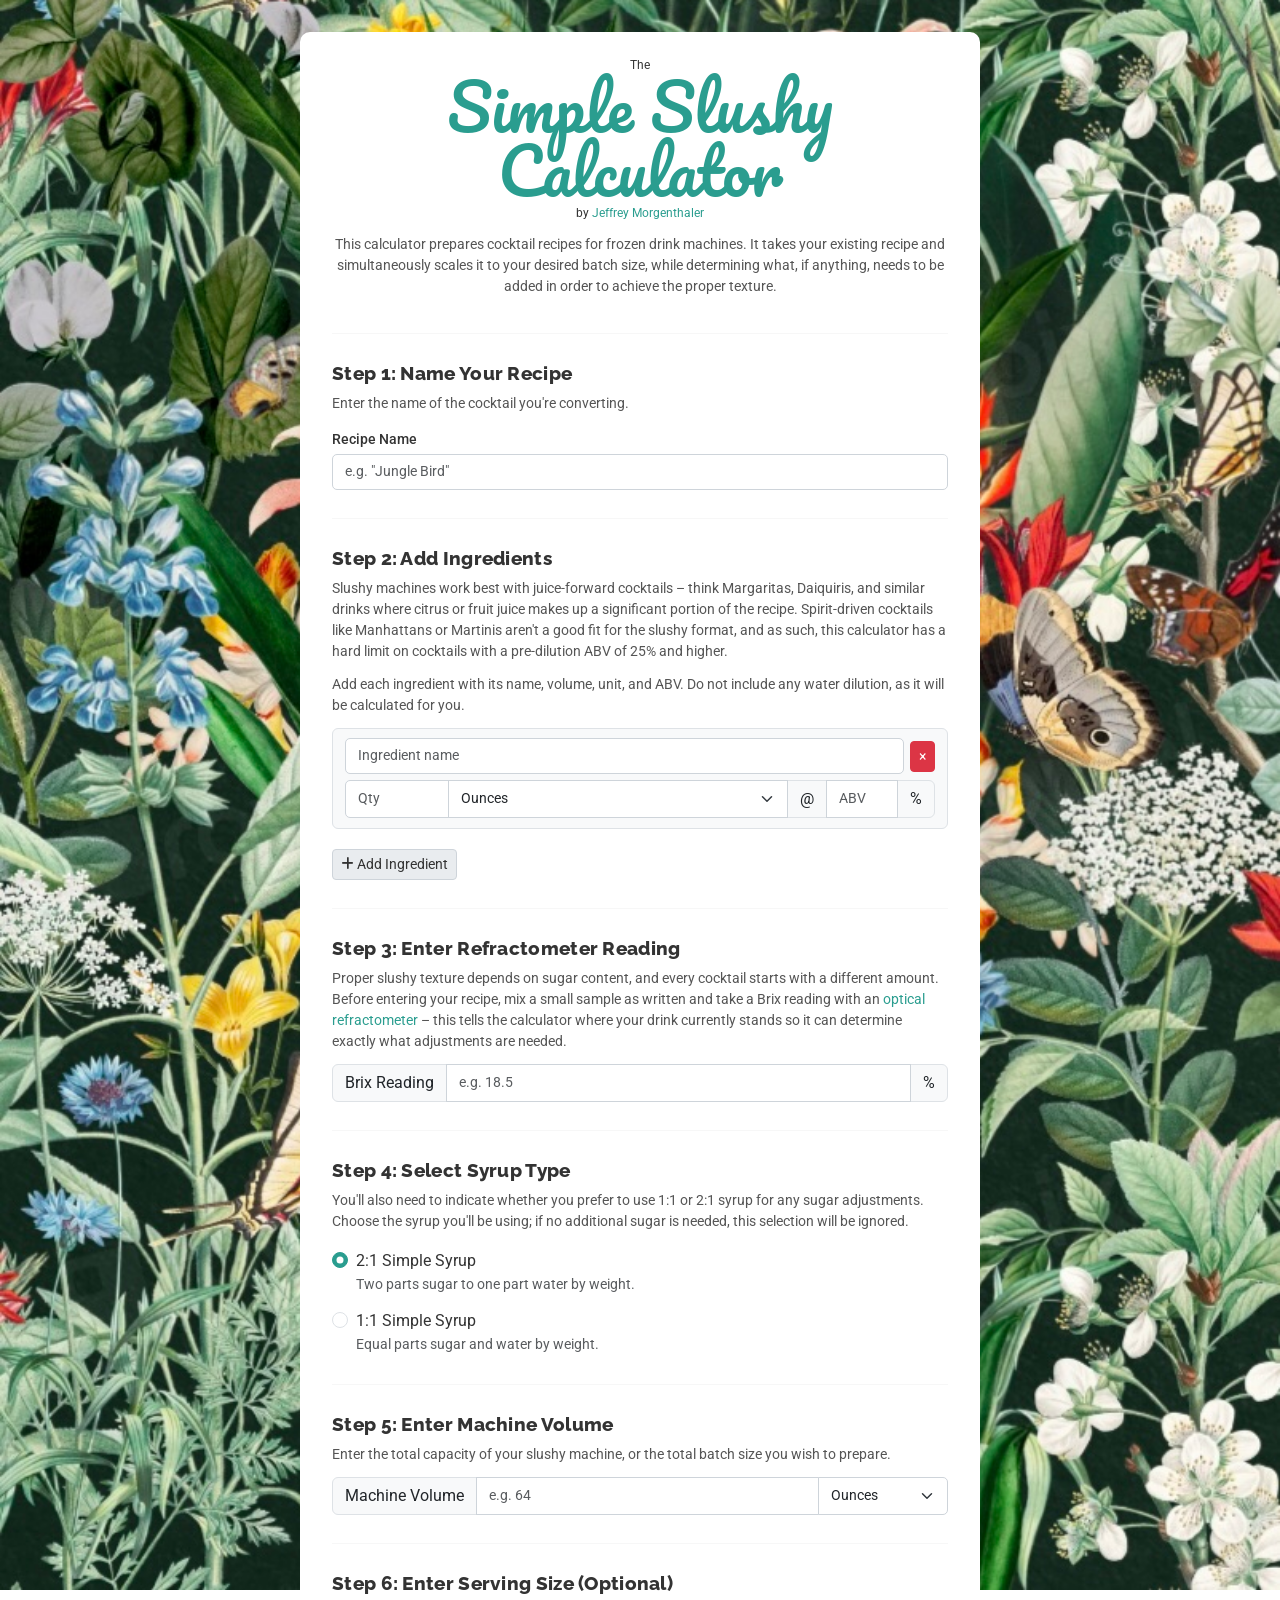
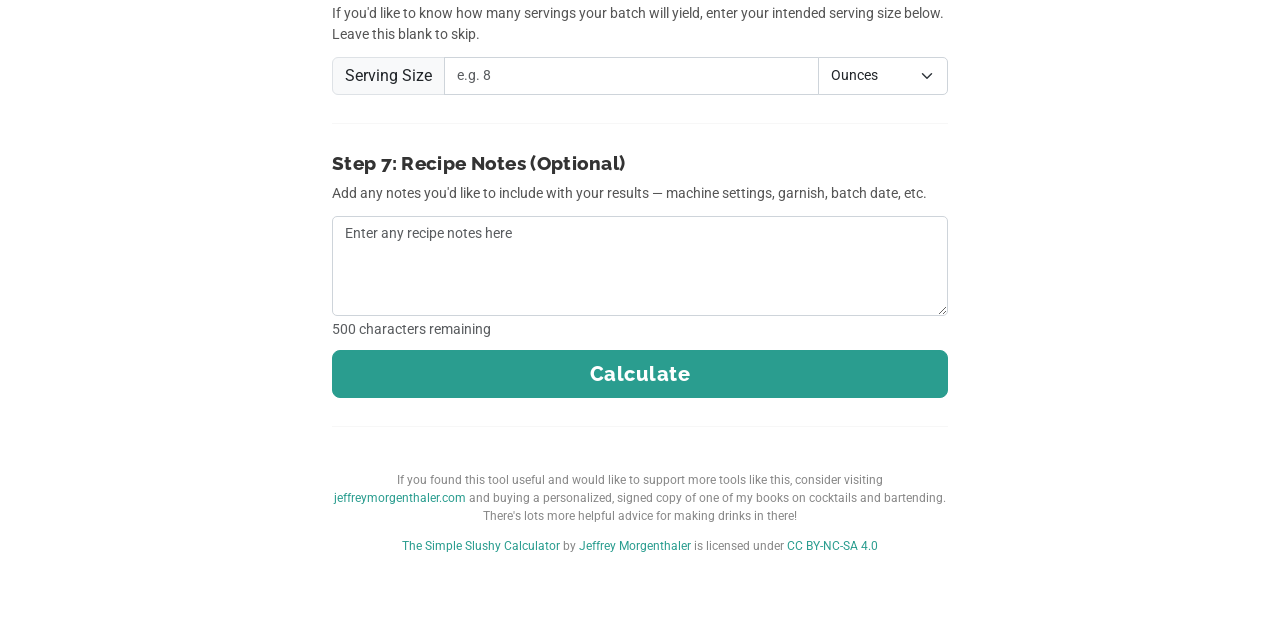
==== hiddenurl/index.html @ 10e256b4 "Update index.html" ====
<!DOCTYPE html>
<html lang="en">
<head>
  <meta charset="UTF-8">
  <meta name="viewport" content="width=device-width, initial-scale=1.0">
  <meta name="description" content="Convert any cocktail recipe for a slushy machine. The Simple Slushy Calculator handles Brix correction, ABV targeting, and scaling to your machine volume — automatically.">
  <meta name="keywords" content="slushy calculator, frozen cocktail calculator, batch slushy, Ninja SLUSHi, cocktail brix, slushy machine cocktail, frozen drink recipe, Jeffrey Morgenthaler">
  <title>The Simple Slushy Calculator — Convert Any Cocktail for a Slushy Machine</title>

  <!-- Bootstrap 5 -->
  <link href="https://cdn.jsdelivr.net/npm/bootstrap@5.3.3/dist/css/bootstrap.min.css" rel="stylesheet">

  <!-- Google Fonts -->
  <link href="https://fonts.googleapis.com/css2?family=Pacifico&family=Raleway:wght@400;600;800&family=Roboto:wght@400;500;700&display=swap" rel="stylesheet">

  <!-- Font Awesome -->
  <link rel="stylesheet" href="https://cdnjs.cloudflare.com/ajax/libs/font-awesome/6.5.0/css/all.min.css">

  <!-- Favicon placeholders -->
  <link rel="apple-touch-icon" sizes="180x180" href="/apple-touch-icon.png">
  <link rel="icon" type="image/png" sizes="32x32" href="/favicon-32x32.png">
  <link rel="icon" type="image/png" sizes="16x16" href="/favicon-16x16.png">
  <link rel="manifest" href="/site.webmanifest">
  <meta name="theme-color" content="#ffffff">

  <link rel="stylesheet" href="style.css">
</head>
<body>

  <div class="form-container">

    <!-- HEADER -->
    <header>
      <p class="the">The</p>
      <h1>Simple Slushy Calculator</h1>
      <p class="byline">by <a href="https://jeffreymorgenthaler.com/" target="_blank" aria-label="Jeffrey Morgenthaler's website, opens in a new window">Jeffrey Morgenthaler</a></p>
      <p class="description">This calculator prepares cocktail recipes for frozen drink machines. It takes your existing recipe and simultaneously scales it to your desired batch size, while determining what, if anything, needs to be added in order to achieve the proper texture.</p>
    </header>

    <hr>

    <!-- STEP 1: RECIPE NAME -->
    <section id="section-name" aria-labelledby="step1-heading">
      <h2 class="step-title" id="step1-heading">Step 1: Name Your Recipe</h2>
      <p>Enter the name of the cocktail you're converting.</p>
      <label for="recipe-name" class="form-label">Recipe Name</label>
      <input type="text" id="recipe-name" class="form-control" placeholder="e.g. &quot;Jungle Bird&quot;" autocomplete="off">
    </section>

    <hr>

    <!-- STEP 2: INGREDIENTS -->
    <section id="section-ingredients" aria-labelledby="step2-heading">
      <h2 class="step-title" id="step2-heading">Step 2: Add Ingredients</h2>
      <p>Slushy machines work best with juice-forward cocktails – think Margaritas, Daiquiris, and similar drinks where citrus or fruit juice makes up a significant portion of the recipe. Spirit-driven cocktails like Manhattans or Martinis aren't a good fit for the slushy format, and as such, this calculator has a hard limit on cocktails with a pre-dilution ABV of 25% and higher.</p>
      <p>Add each ingredient with its name, volume, unit, and ABV. Do not include any water dilution, as it will be calculated for you.</p>

      <ul id="ingredient-list" class="list-unstyled" aria-label="Ingredient list">
        <!-- Rows added dynamically -->
      </ul>

      <button id="add-ingredient" class="btn btn-secondary btn-sm mt-1" type="button" aria-label="Add another ingredient">
        <i class="fas fa-plus" aria-hidden="true"></i> Add Ingredient
      </button>
    </section>

    <hr>

    <!-- STEP 3: REFRACTOMETER READING -->
    <section id="section-brix" aria-labelledby="step3-heading">
      <h2 class="step-title" id="step3-heading">Step 3: Enter Refractometer Reading</h2>
      <p>Proper slushy texture depends on sugar content, and every cocktail starts with a different amount. Before entering your recipe, mix a small sample as written and take a Brix reading with an <a href="https://amzn.to/48ZJlG4" target="_blank" aria-label="Buy an optical refractometer, opens in a new window">optical refractometer</a> – this tells the calculator where your drink currently stands so it can determine exactly what adjustments are needed.</p>
      <div class="input-group">
        <span class="input-group-text" id="brix-label">Brix Reading</span>
        <input type="number" id="brix-input" class="form-control" placeholder="e.g. 18.5" min="0" max="100" step="0.1" aria-labelledby="brix-label" aria-describedby="brix-unit">
        <span class="input-group-text" id="brix-unit">%</span>
      </div>
    </section>

    <hr>

    <!-- STEP 4: SYRUP TYPE -->
    <section id="section-syrup" aria-labelledby="step4-heading">
      <h2 class="step-title" id="step4-heading">Step 4: Select Syrup Type</h2>
      <p>You'll also need to indicate whether you prefer to use 1:1 or 2:1 syrup for any sugar adjustments. Choose the syrup you'll be using; if no additional sugar is needed, this selection will be ignored.</p>

      <div class="form-check">
        <input class="form-check-input" type="radio" name="syrup-type" id="syrup-2to1" value="67" checked>
        <label class="form-check-label" for="syrup-2to1">2:1 Simple Syrup</label>
        <small class="text-muted d-block">Two parts sugar to one part water by weight.</small>
      </div>
      <div class="form-check mt-2">
        <input class="form-check-input" type="radio" name="syrup-type" id="syrup-1to1" value="50">
        <label class="form-check-label" for="syrup-1to1">1:1 Simple Syrup</label>
        <small class="text-muted d-block">Equal parts sugar and water by weight.</small>
      </div>
    </section>

    <hr>

    <!-- STEP 5: MACHINE VOLUME -->
    <section id="section-volume" aria-labelledby="step5-heading">
      <h2 class="step-title" id="step5-heading">Step 5: Enter Machine Volume</h2>
      <p>Enter the total capacity of your slushy machine, or the total batch size you wish to prepare.</p>
      <div class="input-group">
        <span class="input-group-text" id="machine-volume-label">Machine Volume</span>
        <input type="number" id="machine-volume" class="form-control" placeholder="e.g. 64" min="0.1" step="0.1" aria-labelledby="machine-volume-label">
        <select id="machine-unit" class="form-select" style="max-width: 130px;" aria-label="Volume unit">
          <option value="oz">Ounces</option>
          <option value="qt">Quarts</option>
          <option value="gal">Gallons</option>
          <option value="l">Liters</option>
        </select>
      </div>
    </section>

    <hr>

    <!-- STEP 6: SERVING SIZE (OPTIONAL) -->
    <section id="section-serving" aria-labelledby="step6-heading">
      <h2 class="step-title" id="step6-heading">Step 6: Enter Serving Size (Optional)</h2>
      <p>If you'd like to know how many servings your batch will yield, enter your intended serving size below. Leave this blank to skip.</p>
      <div class="input-group">
        <span class="input-group-text" id="serving-size-label">Serving Size</span>
        <input type="number" id="serving-size" class="form-control" placeholder="e.g. 8" min="0.1" step="0.5" aria-labelledby="serving-size-label">
        <select id="serving-unit" class="form-select" style="max-width: 130px;" aria-label="Serving size unit">
          <option value="oz">Ounces</option>
          <option value="ml">Milliliters</option>
        </select>
      </div>
    </section>

    <hr>

    <!-- STEP 7: RECIPE NOTES (OPTIONAL) -->
    <section id="section-notes" aria-labelledby="step7-heading">
      <h2 class="step-title" id="step7-heading">Step 7: Recipe Notes (Optional)</h2>
      <p>Add any notes you'd like to include with your results — machine settings, garnish, batch date, etc.</p>
      <textarea id="recipe-notes" class="form-control" rows="4" placeholder="Enter any recipe notes here" maxlength="500" aria-label="Recipe notes"></textarea>
      <small id="notes-char-count" class="form-text text-muted">500 characters remaining</small>
    </section>


    <!-- CALCULATE BUTTON -->
    <button id="calculate-btn" class="btn btn-primary btn-lg w-100" type="button">
      Calculate
    </button>

    <!-- ERROR ALERT -->
    <div id="error-alert" class="alert alert-danger mt-3" role="alert" style="display:none;"></div>

    <!-- RESULTS -->
    <section id="results" style="display:none;" aria-labelledby="results-heading" aria-live="polite">
      <h2 id="results-drink-name" class="results-title"></h2>
      <p id="results-serving-count" class="results-subtitle"></p>

      <!-- Two-column wrapper (columns only activate in print) -->
      <div class="results-columns">

        <!-- Left col: original recipe (print only) -->
        <div class="results-col-original d-none d-print-block">
          <h3 class="results-section-heading">Original Recipe</h3>
          <ul id="original-recipe-list" class="results-ingredient-list" aria-label="Original recipe"></ul>
        </div>

        <!-- Right col: scaled recipe + additions -->
        <div class="results-col-scaled">
          <!-- Scaled base recipe -->
          <h3 class="results-section-heading">Scaled Base Recipe</h3>
          <ul id="scaled-base-list" class="results-ingredient-list" aria-label="Scaled base recipe"></ul>

          <!-- Additional ingredients -->
          <div id="additions-block" style="display:none;">
            <h3 class="results-section-heading additions-heading">Additional Ingredients for Slushy</h3>
            <ul id="scaled-additions-list" class="results-ingredient-list" aria-label="Additional ingredients for slushy"></ul>
          </div>
        </div>

      </div>

      <!-- Recipe notes -->
      <div id="results-notes-block" style="display:none;">
        <h3 class="results-section-heading">Notes</h3>
        <p id="results-notes-text" class="results-notes-text"></p>
      </div>

      <p class="machine-note"><i class="fas fa-snowflake" aria-hidden="true"></i> Set your machine to maximum cold. Ignore smart presets.</p>

      <div class="mt-3 d-print-none">
        <button class="btn btn-secondary btn-sm" onclick="window.print()" type="button">
          <i class="fas fa-print" aria-hidden="true"></i> Print Recipe
        </button>
      </div>

    </section>
    <hr>

    <!-- FOOTER -->
    <footer>
      <p>If you found this tool useful and would like to support more tools like this, consider visiting <a href="https://jeffreymorgenthaler.com/book/" target="_blank">jeffreymorgenthaler.com</a> and buying a personalized, signed copy of one of my books on cocktails and bartending. There's lots more helpful advice for making drinks in there! <span id="url-display">Find this tool at www.slushycalc.com</span></p>
      <p xmlns:cc="http://creativecommons.org/ns#" xmlns:dct="http://purl.org/dc/terms/">
        <a property="dct:title" rel="cc:attributionURL" href="https://slushycalc.com/">The Simple Slushy Calculator</a>
        by <a rel="cc:attributionURL dct:creator" property="cc:attributionName" href="https://jeffreymorgenthaler.com/">Jeffrey Morgenthaler</a>
        is licensed under <a href="https://creativecommons.org/licenses/by-nc-sa/4.0/?ref=chooser-v1" target="_blank" rel="license noopener noreferrer">CC BY-NC-SA 4.0</a>
      </p>
    </footer>

  </div><!-- /.form-container -->

  <!-- Bootstrap JS -->
  <script src="https://cdn.jsdelivr.net/npm/bootstrap@5.3.3/dist/js/bootstrap.bundle.min.js"></script>

  <!-- Calculator logic -->
  <script src="calculator.js"></script>



</body>
</html>
---- hiddenurl/style.css ----
/* ============================================================
   slushycalc.com — style.css
   Bootstrap 5 base + custom overrides
   ============================================================ */

@import url('https://fonts.googleapis.com/css2?family=Pacifico&family=Raleway:wght@400;600;800&family=Roboto:wght@400;500;700&family=Lora:wght@600&display=swap');

/* ---- Base ---- */

body {
  font-family: 'Roboto', Arial, sans-serif;
  background: url('background.jpg') no-repeat center center fixed;
  background-size: cover;
  display: flex;
  justify-content: center;
  align-items: flex-start;
  padding: 2rem 1rem;
  min-height: 100vh;
  color: #333;
  line-height: 1.6;
}

/* ---- Main container ---- */

.form-container {
  background-color: #fff;
  border-radius: 10px;
  max-width: 680px;
  width: 100%;
  padding: 0 2rem 2rem;
  margin: 0 auto;
}

/* ---- Header ---- */

header {
  text-align: center;
  padding: 1.5rem 0 0.5rem;
}

header .the {
  font-family: 'Roboto', Arial, sans-serif;
  font-size: 0.75rem;
  margin: 0;
  color: #333;
}

header h1 {
  font-family: 'Pacifico', cursive;
  font-size: 4rem;
  font-weight: 400;
  line-height: 1;
  color: #2a9d8f;
  margin: 0 0 0.1rem;
}

header .byline {
  font-size: 0.75rem;
  color: #333;
  margin: 0 0 0.75rem;
}

header .description {
  font-size: 0.875rem;
  color: #555;
  margin-bottom: 0;
}

/* ---- Section headings ---- */

.step-title {
  font-family: 'Raleway', sans-serif;
  font-size: 1.2rem;
  font-weight: 800;
  color: #333;
  letter-spacing: 0.3px;
  margin-bottom: 0.5rem;
}

/* ---- Body text ---- */

p {
  font-size: 0.875rem;
  color: #555;
  margin-bottom: 0.75rem;
  line-height: 1.5;
}

/* ---- Dividers ---- */

hr {
  margin: 1.75rem 0;
  border-color: #e0e0e0;
}

/* ---- Form elements ---- */

.form-label {
  font-size: 0.875rem;
  font-weight: 500;
  color: #333;
  margin-bottom: 0.25rem;
}

.form-control,
.form-select {
  border-radius: 5px;
  border: 1px solid #ced4da;
  font-size: 0.9rem;
  transition: border-color 0.2s ease, box-shadow 0.2s ease;
}

.form-control:focus,
.form-select:focus {
  border-color: #2a9d8f;
  box-shadow: 0 0 0 0.2rem rgba(42, 157, 143, 0.25);
}

.form-check-input:checked {
  background-color: #2a9d8f;
  border-color: #2a9d8f;
}

.form-check-input:focus {
  box-shadow: 0 0 0 0.2rem rgba(42, 157, 143, 0.25);
}

.form-check {
  padding-top: 0.25rem;
}

/* ---- Ingredient rows ---- */

#ingredient-list li {
  margin-bottom: 0.75rem;
}

.ingredient-card {
  border: 1px solid #dee2e6;
  border-radius: 6px;
  padding: 0.6rem 0.75rem;
  background-color: #f8f9fa;
}

.ingredient-row-top {
  display: flex;
  gap: 0.4rem;
  margin-bottom: 0.4rem;
  align-items: center;
}

.ingredient-row-top .ingredient-name {
  flex: 1 1 auto;
  background-color: #fff;
}

.ingredient-row-top .btn-remove {
  flex: 0 0 auto;
}

.ingredient-row-bottom .input-group {
  width: 100%;
}

.ingredient-row-bottom .ingredient-quantity {
  flex: 0 0 6.5rem;
  max-width: 6.5rem;
  background-color: #fff;
}

.ingredient-row-bottom .ingredient-unit {
  flex: 1 1 auto;
  min-width: 0;
  background-color: #fff;
}

.ingredient-row-bottom .ingredient-abv {
  flex: 0 0 4.5rem;
  max-width: 4.5rem;
  background-color: #fff;
}

/* ---- Buttons ---- */

.btn-primary {
  background-color: #2a9d8f;
  border-color: #2a9d8f;
  transition: background-color 0.2s ease, box-shadow 0.2s ease;
}

.btn-primary:hover,
.btn-primary:focus {
  background-color: #21867a;
  border-color: #21867a;
  box-shadow: 0 4px 10px rgba(0, 0, 0, 0.12);
}

.btn-secondary {
  background-color: #e9ecef;
  border-color: #ced4da;
  color: #333;
  font-size: 0.875rem;
}

.btn-secondary:hover {
  background-color: #dee2e6;
  color: #333;
}

#calculate-btn {
  margin-top: 0.5rem;
  font-family: 'Raleway', sans-serif;
  font-weight: 800;
  letter-spacing: 0.5px;
}

/* ---- Error alert ---- */

.alert-danger {
  font-size: 0.875rem;
}

/* ---- Results ---- */

#results {
  padding-top: 2rem;
}

.results-title {
  font-family: 'Pacifico', cursive;
  font-size: 2rem;
  font-weight: 400;
  color: #2a9d8f;
  margin-bottom: 0.25rem;
}

.results-subtitle {
  font-size: 0.9rem;
  color: #555;
  margin-bottom: 1.5rem;
}

.results-section-heading {
  font-family: 'Raleway', sans-serif;
  font-size: 1.1rem;
  font-weight: 800;
  color: #333;
  border-bottom: 2px solid #e0e0e0;
  padding-bottom: 0.4rem;
  margin-bottom: 0.75rem;
  margin-top: 1.5rem;
}

.additions-heading {
  color: #2a9d8f;
  border-bottom-color: #2a9d8f;
}

.results-ingredient-list {
  list-style: none;
  padding: 0;
  margin: 0 0 0.5rem;
}

.results-ingredient-item {
  display: flex;
  justify-content: space-between;
  align-items: baseline;
  padding: 0.45rem 0;
  border-bottom: 1px solid #f0f0f0;
  font-size: 0.95rem;
}

.results-ingredient-item:last-child {
  border-bottom: none;
}

.ing-name {
  font-weight: 600;
  color: #222;
  padding-right: 1rem;
}

.results-ingredient-addition .ing-name {
  color: #2a9d8f;
}

.ing-amount {
  font-size: 0.875rem;
  color: #666;
  white-space: nowrap;
}

.results-notes-text {
  font-size: 0.875rem;
  color: #555;
  margin-bottom: 0;
}

/* Machine note */
.machine-note {
  font-size: 0.8rem;
  color: #888;
  font-style: italic;
  text-align: center;
  margin-top: 1.5rem;
  margin-bottom: 0;
}

.machine-note .fa-snowflake {
  color: #2a9d8f;
  margin-right: 0.3rem;
}

/* ---- Links ---- */

a {
  color: #2a9d8f;
  text-decoration: none;
}

a:hover {
  text-decoration: underline;
}

/* ---- Footer ---- */

footer {
  text-align: center;
  font-size: 0.75rem;
  color: #888;
  padding-top: 1rem;
}

footer p {
  font-size: 0.75rem;
  color: #888;
}

#url-display {
  display: none;
}

/* ============================================================
   MOBILE
   ============================================================ */

@media (max-width: 767px) {

  body {
    padding: 0.5rem 0;
  }

  .form-container {
    border-radius: 8px;
    padding: 0 1rem 1.5rem;
    margin: 0.75rem;
    max-width: 100%;
  }

  header h1 {
    font-size: 2.75rem;
  }

  .step-title {
    font-size: 1.1rem;
  }

  /* Stack ingredient rows on mobile */
  .ingredient-row {
    flex-wrap: wrap;
    gap: 0.4rem;
  }

  .ingredient-name {
    flex: 1 1 100%;
  }

  .ingredient-quantity {
    flex: 1 1 calc(33% - 0.4rem);
  }

  .ingredient-unit {
    flex: 1 1 calc(33% - 0.4rem);
  }

  .ingredient-abv-group {
    flex: 1 1 calc(33% - 0.4rem);
  }

  .btn-remove {
    flex: 0 0 auto;
    align-self: flex-end;
  }

  .result-value {
    font-size: 1.4rem;
  }

  #calculate-btn {
    font-size: 1rem;
  }
}

/* ============================================================
   PRINT
   ============================================================ */

@media print {

  html, body {
    background: none !important;
    display: block;
    padding: 0;
    margin: 0;
    height: 100%;
  }

  .form-container {
    width: 100%;
    max-width: 100%;
    height: auto;
    border: none !important;
    background: none !important;
    border-radius: 0;
    margin: 0;
    padding: 0;
    display: flex;
    flex-direction: column;
    min-height: 100vh;
  }

  /* Hide all input sections and interactive elements */
  #section-name,
  #section-ingredients,
  #section-brix,
  #section-syrup,
  #section-volume,
  #section-serving,
  #section-notes,
  #calculate-btn,
  #error-alert,
  button,
  hr {
    display: none !important;
  }

  /* Show only header, results, footer */
  header,
  #results,
  footer {
    display: block !important;
  }

  header {
    flex: 0 1 auto;
    text-align: left;
    padding: 0;
    margin-top: 0;
    padding-top: 0;
  }

  header h1 {
    font-size: 1.75rem;
    line-height: 1;
    margin-bottom: 0.25rem;
    color: #000;
    text-align: left;
  }

  header .the {
    text-align: left;
    font-size: 0.7rem;
    margin: 0;
  }

  header .byline {
    text-align: left;
    font-weight: bold;
    margin: 0;
  }

  header .description {
    display: none;
  }

  #url-display {
    display: inline;
  }

  /* Two-column results layout for print */
  .results-columns {
    display: flex;
    flex-wrap: nowrap;
    gap: 2rem;
    align-items: flex-start;
  }

  .results-col-original {
    flex: 0 0 30%;
  }

  .results-col-scaled {
    flex: 1 1 auto;
  }

  /* Results */
  #results {
    flex: 0 1 auto;
    padding-top: 1.5rem;
    margin-top: 0;
  }

  .results-title {
    font-family: 'Lora', serif;
    font-size: 2.25rem;
    color: #2a9d8f;
    margin-bottom: 0.1rem;
  }

  .results-subtitle {
    font-size: 0.85rem;
    font-weight: 600;
    color: #000;
    margin-bottom: 1.25rem;
  }

  .results-section-heading {
    font-family: 'Raleway', sans-serif;
    font-size: 0.75rem;
    font-weight: 800;
    text-transform: uppercase;
    letter-spacing: 0.5px;
    color: #000;
    border-bottom: 3px solid #000;
    padding-bottom: 3px;
    margin-top: 1.25rem;
    margin-bottom: 0.6rem;
  }

  .additions-heading {
    color: #000;
    border-bottom-color: #000;
  }

  .results-ingredient-list {
    list-style: none;
    padding: 0;
    margin: 0;
  }

  .results-ingredient-item {
    display: flex;
    justify-content: space-between;
    padding: 0.2rem 0;
    border-bottom: none;
    font-size: 0.85rem;
  }

  .ing-name {
    font-weight: 600;
    color: #000;
  }

  .results-ingredient-addition .ing-name {
    color: #000;
  }

  .ing-amount {
    color: #000;
    font-size: 0.85rem;
  }

  .results-notes-text {
    font-size: 0.85rem;
    color: #000;
  }

  .machine-note {
    font-size: 0.75rem;
    font-style: italic;
    color: #555;
    text-align: left;
    margin-top: 1rem;
  }

  /* Footer */
  footer {
    font-size: 0.7rem;
    color: #555;
    flex-shrink: 0;
    margin-top: auto;
    padding-bottom: 1rem;
    text-align: center;
  }

  footer p {
    font-size: 0.7rem;
    font-weight: 500;
    color: #555;
    margin-bottom: 0;
    padding-bottom: 0;
  }

  /* Suppress shadows, borders, backgrounds globally */
  * {
    box-shadow: none !important;
  }

  a {
    color: inherit !important;
    text-decoration: none !important;
  }

  .form-container {
    padding-top: 0 !important;
    margin-top: 0 !important;
  }

  .form-container > *:not(header):not(#results):not(footer) {
    display: none !important;
  }
}
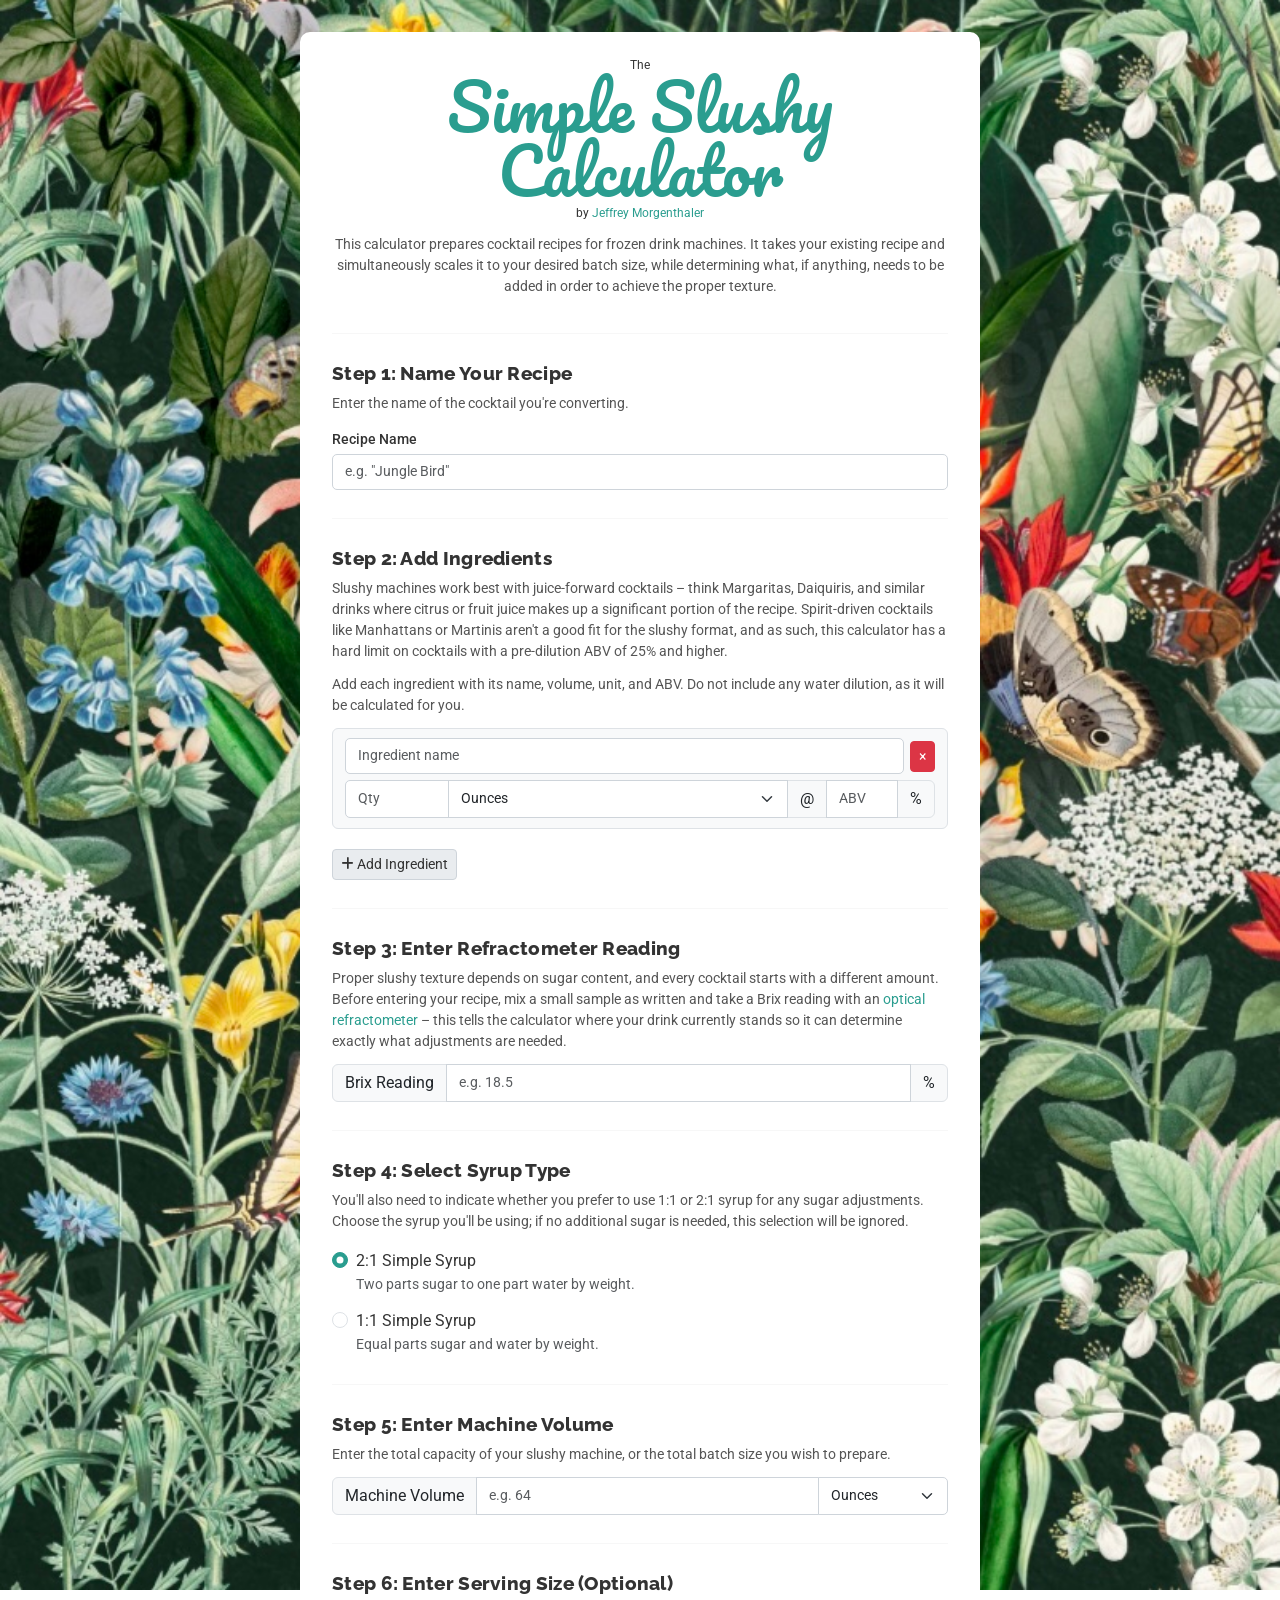
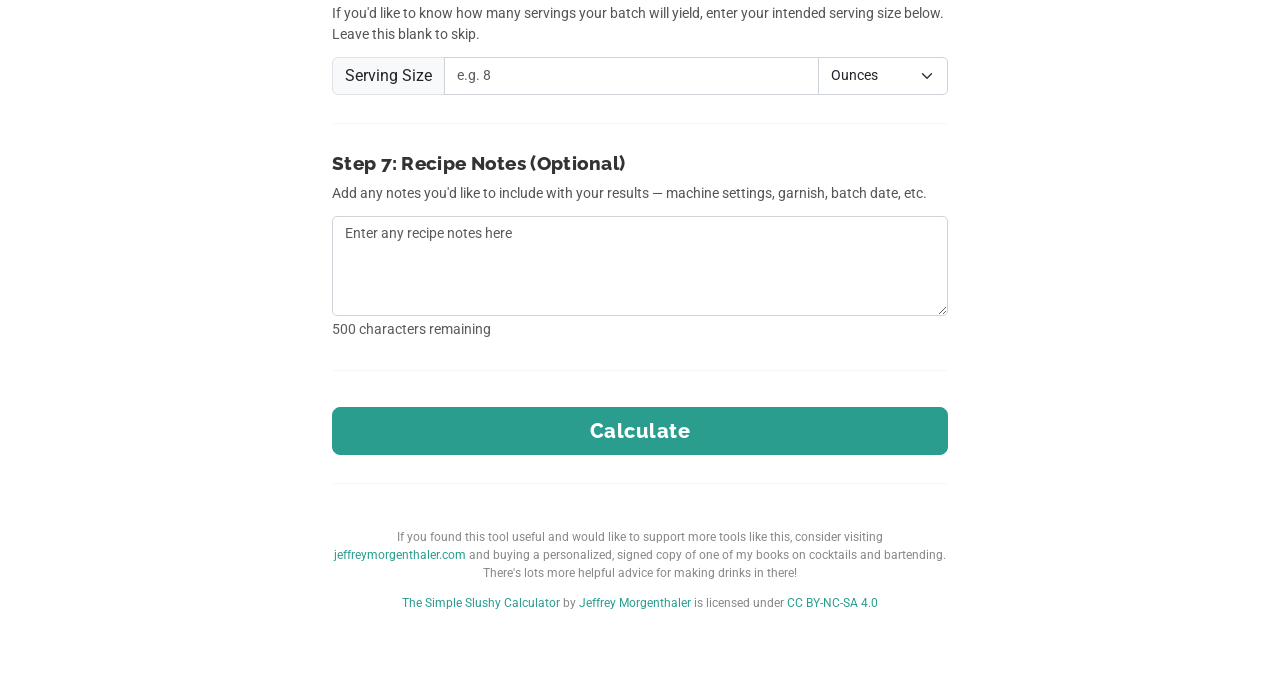
==== commit e1afd2ac: "Update index.html" ====
--- a/hiddenurl/index.html
+++ b/hiddenurl/index.html
@@ -16,12 +16,13 @@
   <!-- Font Awesome -->
   <link rel="stylesheet" href="https://cdnjs.cloudflare.com/ajax/libs/font-awesome/6.5.0/css/all.min.css">
 
-  <!-- Favicon placeholders -->
+  <!-- Favicons -->
+  <link rel="icon" type="image/x-icon" href="/favicon.ico">
+  <link rel="icon" type="image/png" sizes="96x96" href="/favicon-96x96.png">
+  <link rel="icon" type="image/svg+xml" href="/favicon.svg">
   <link rel="apple-touch-icon" sizes="180x180" href="/apple-touch-icon.png">
-  <link rel="icon" type="image/png" sizes="32x32" href="/favicon-32x32.png">
-  <link rel="icon" type="image/png" sizes="16x16" href="/favicon-16x16.png">
   <link rel="manifest" href="/site.webmanifest">
-  <meta name="theme-color" content="#ffffff">
+  <meta name="theme-color" content="#2a9d8f">
 
   <link rel="stylesheet" href="style.css">
 </head>
@@ -140,6 +141,7 @@
       <small id="notes-char-count" class="form-text text-muted">500 characters remaining</small>
     </section>
 
+    <hr>
 
     <!-- CALCULATE BUTTON -->
     <button id="calculate-btn" class="btn btn-primary btn-lg w-100" type="button">
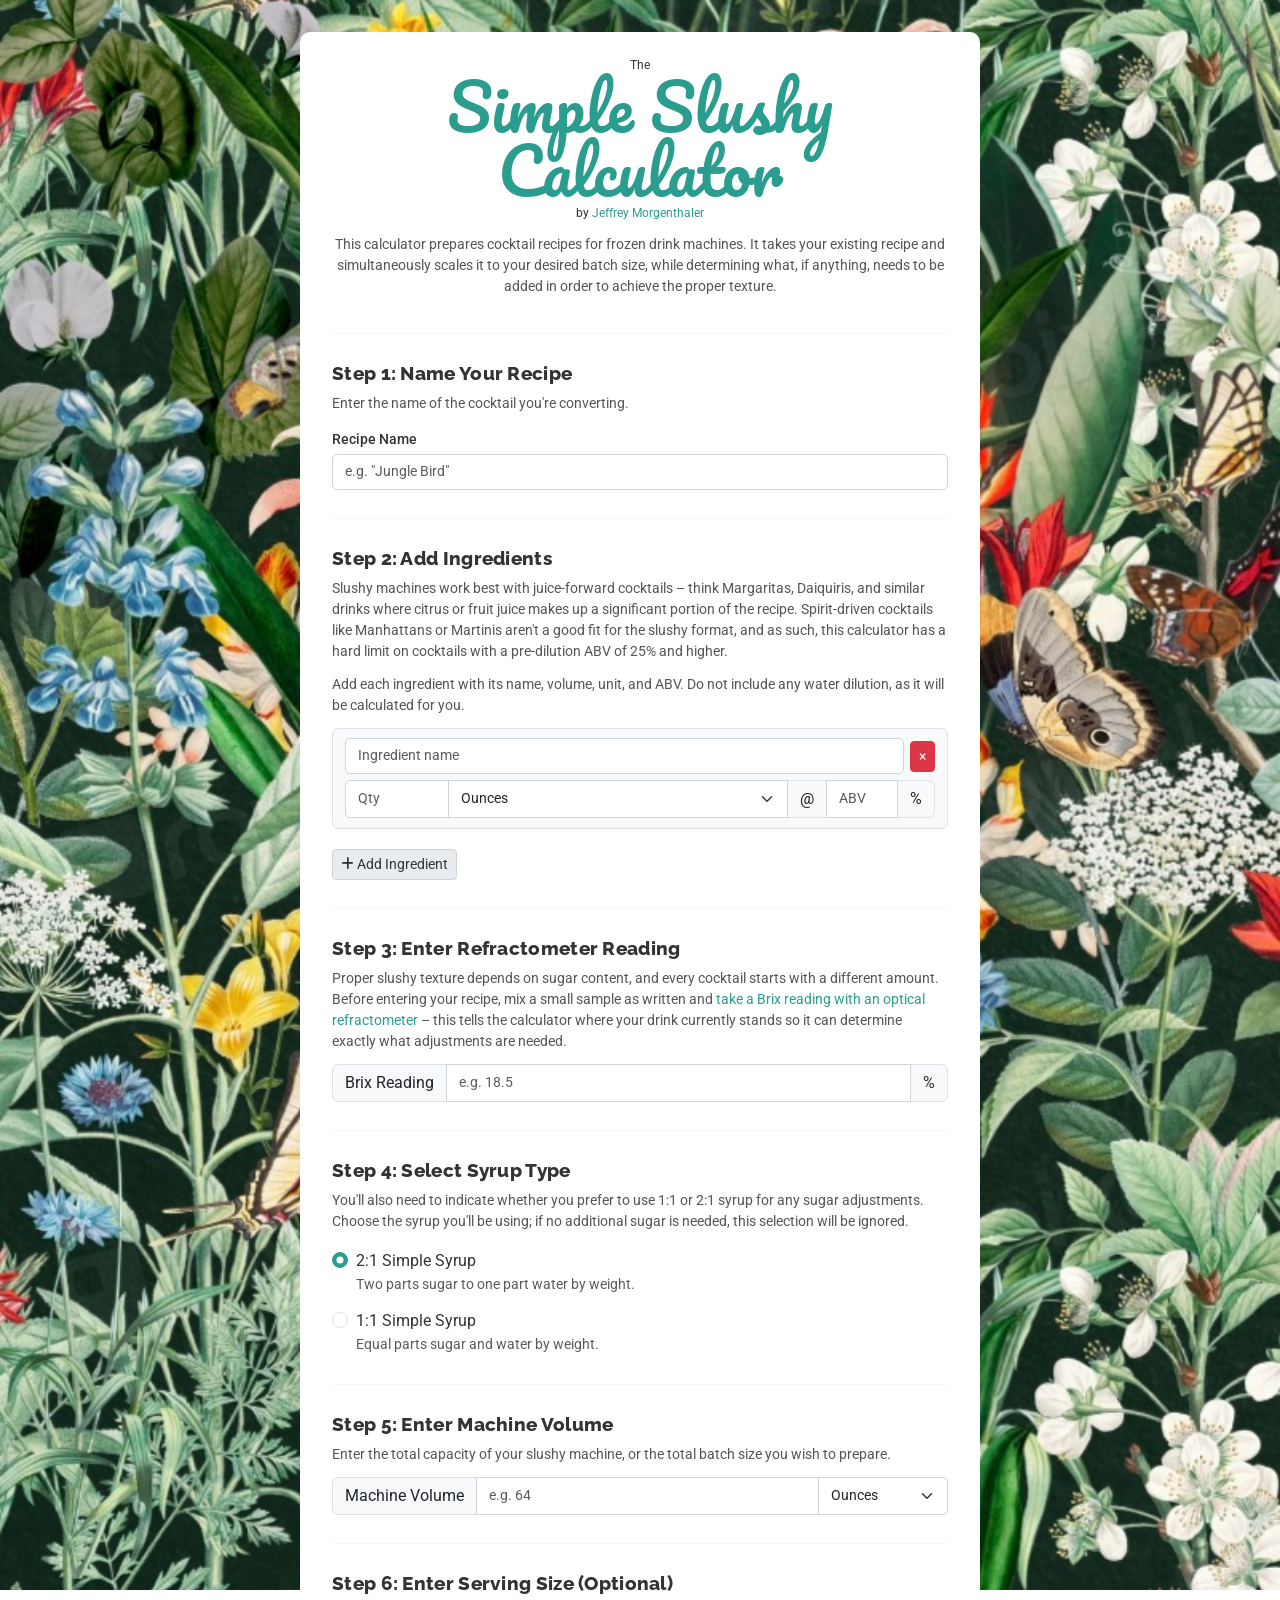
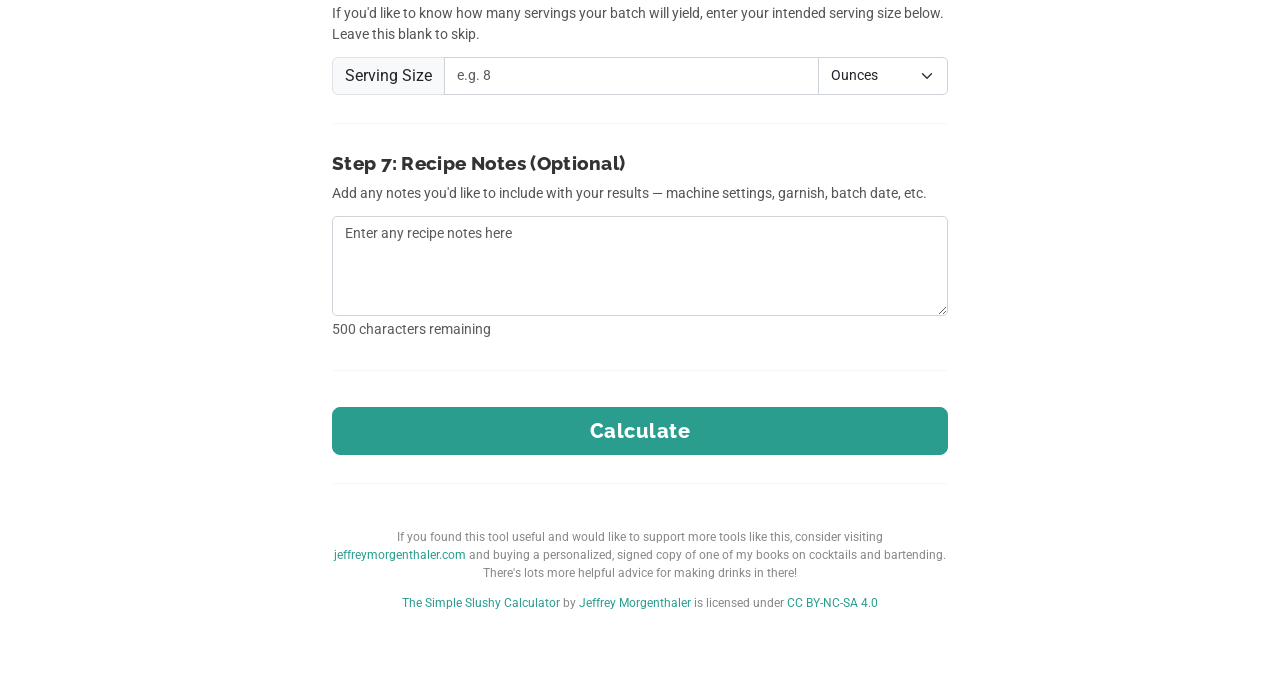
==== commit 4a873343: "Update index.html" ====
--- a/hiddenurl/index.html
+++ b/hiddenurl/index.html
@@ -17,11 +17,12 @@
   <link rel="stylesheet" href="https://cdnjs.cloudflare.com/ajax/libs/font-awesome/6.5.0/css/all.min.css">
 
   <!-- Favicons -->
-  <link rel="icon" type="image/x-icon" href="/favicon.ico">
-  <link rel="icon" type="image/png" sizes="96x96" href="/favicon-96x96.png">
-  <link rel="icon" type="image/svg+xml" href="/favicon.svg">
-  <link rel="apple-touch-icon" sizes="180x180" href="/apple-touch-icon.png">
-  <link rel="manifest" href="/site.webmanifest">
+  <link rel="icon" type="image/png" href="/favicon-96x96.png" sizes="96x96" />
+  <link rel="icon" type="image/svg+xml" href="/favicon.svg" />
+  <link rel="shortcut icon" href="/favicon.ico" />
+  <link rel="apple-touch-icon" sizes="180x180" href="/apple-touch-icon.png" />
+  <meta name="apple-mobile-web-app-title" content="SlushyCalc" />
+  <link rel="manifest" href="/site.webmanifest" />
   <meta name="theme-color" content="#2a9d8f">
 
   <link rel="stylesheet" href="style.css">
@@ -70,7 +71,7 @@
     <!-- STEP 3: REFRACTOMETER READING -->
     <section id="section-brix" aria-labelledby="step3-heading">
       <h2 class="step-title" id="step3-heading">Step 3: Enter Refractometer Reading</h2>
-      <p>Proper slushy texture depends on sugar content, and every cocktail starts with a different amount. Before entering your recipe, mix a small sample as written and take a Brix reading with an <a href="https://amzn.to/48ZJlG4" target="_blank" aria-label="Buy an optical refractometer, opens in a new window">optical refractometer</a> – this tells the calculator where your drink currently stands so it can determine exactly what adjustments are needed.</p>
+      <p>Proper slushy texture depends on sugar content, and every cocktail starts with a different amount. Before entering your recipe, mix a small sample as written and <a href="https://amzn.to/48ZJlG4" target="_blank" aria-label="Buy an optical refractometer, opens in a new window">take a Brix reading with an optical refractometer</a> – this tells the calculator where your drink currently stands so it can determine exactly what adjustments are needed.</p>
       <div class="input-group">
         <span class="input-group-text" id="brix-label">Brix Reading</span>
         <input type="number" id="brix-input" class="form-control" placeholder="e.g. 18.5" min="0" max="100" step="0.1" aria-labelledby="brix-label" aria-describedby="brix-unit">
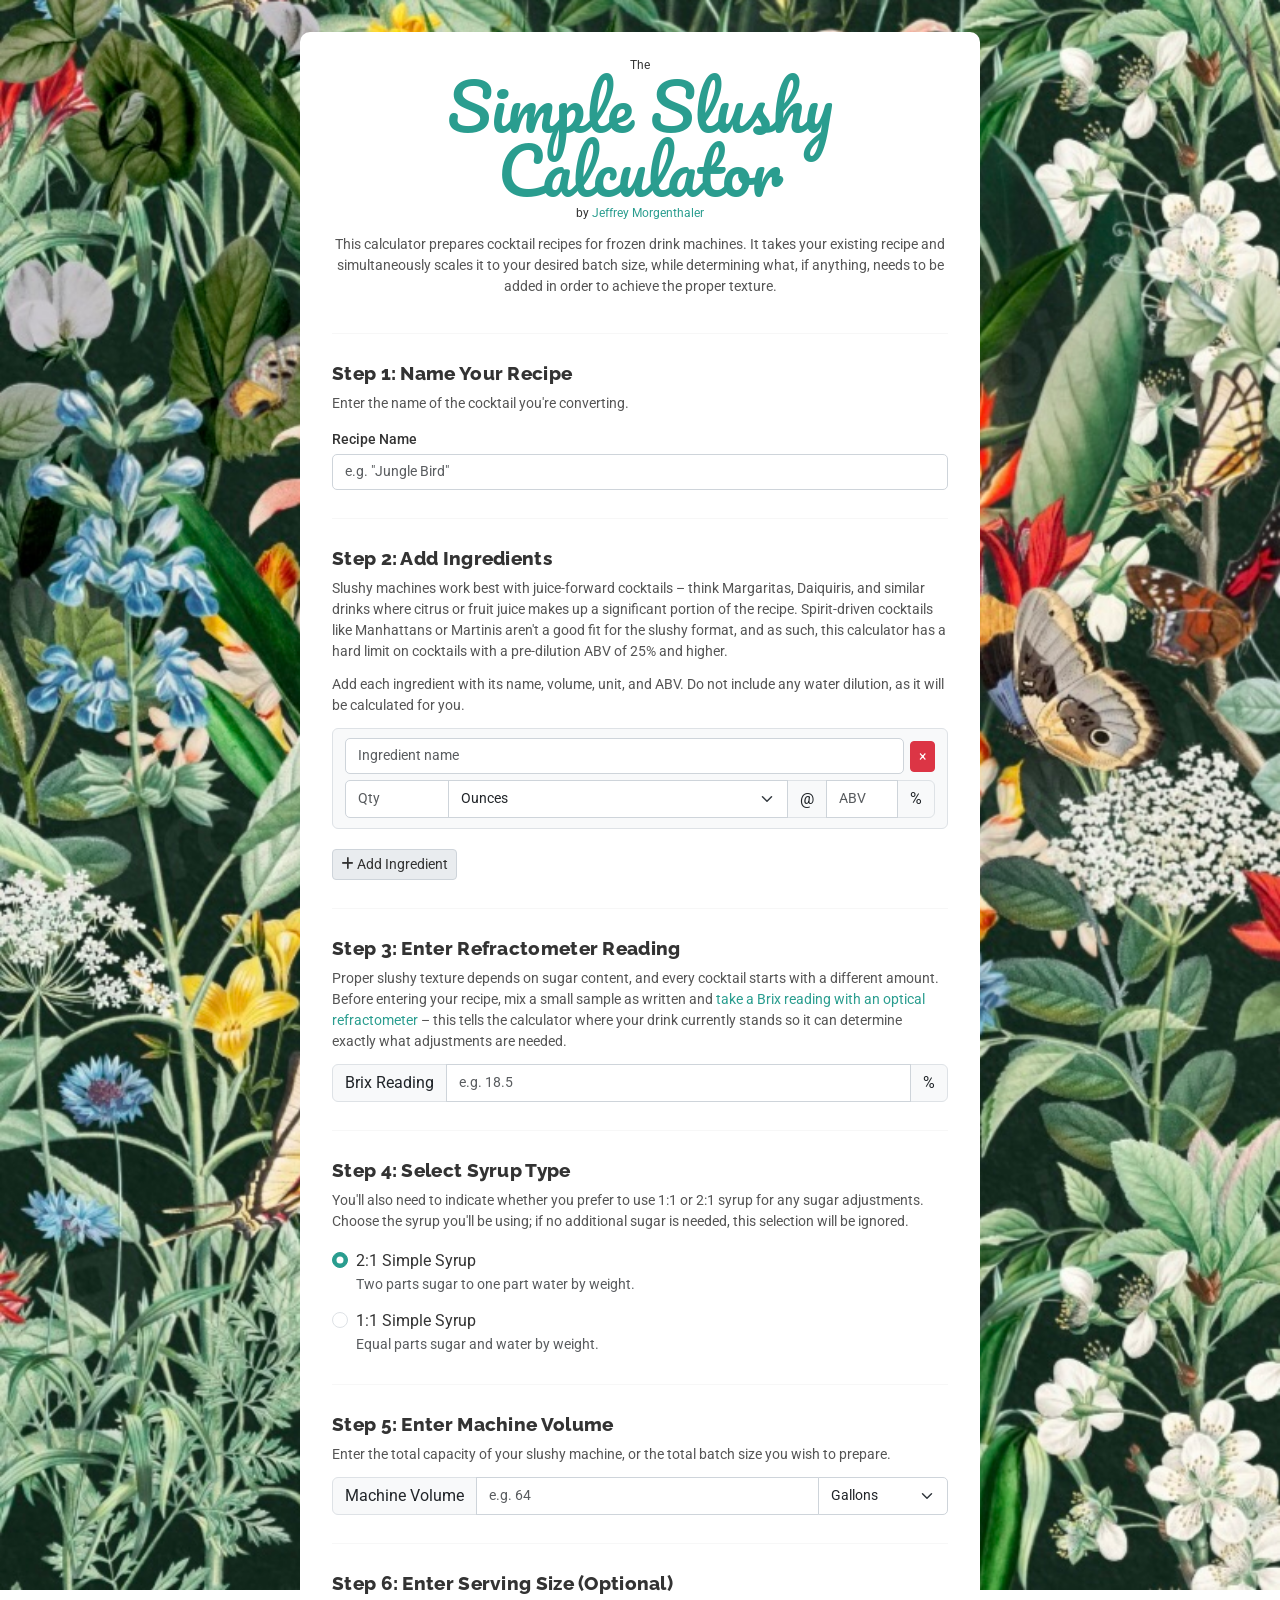
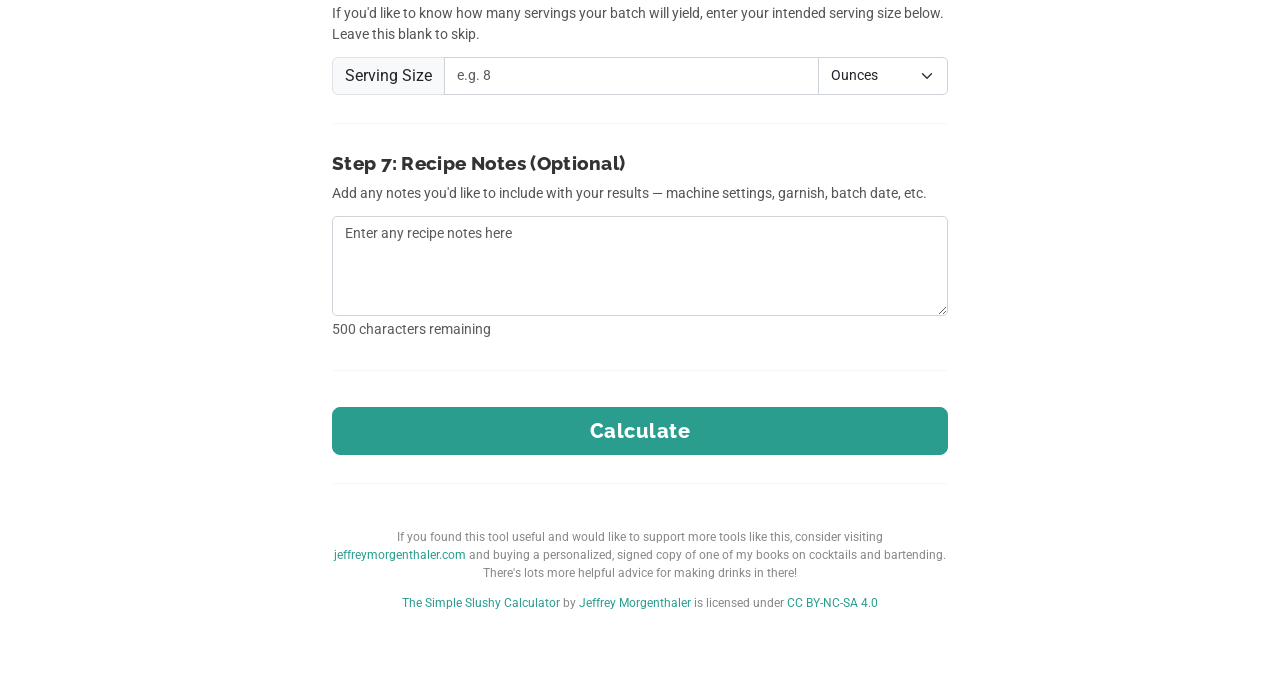
==== commit 59257ff7: "Update index.html" ====
--- a/hiddenurl/index.html
+++ b/hiddenurl/index.html
@@ -110,7 +110,7 @@
         <select id="machine-unit" class="form-select" style="max-width: 130px;" aria-label="Volume unit">
           <option value="oz">Ounces</option>
           <option value="qt">Quarts</option>
-          <option value="gal">Gallons</option>
+          <option value="gal" selected>Gallons</option>
           <option value="l">Liters</option>
         </select>
       </div>
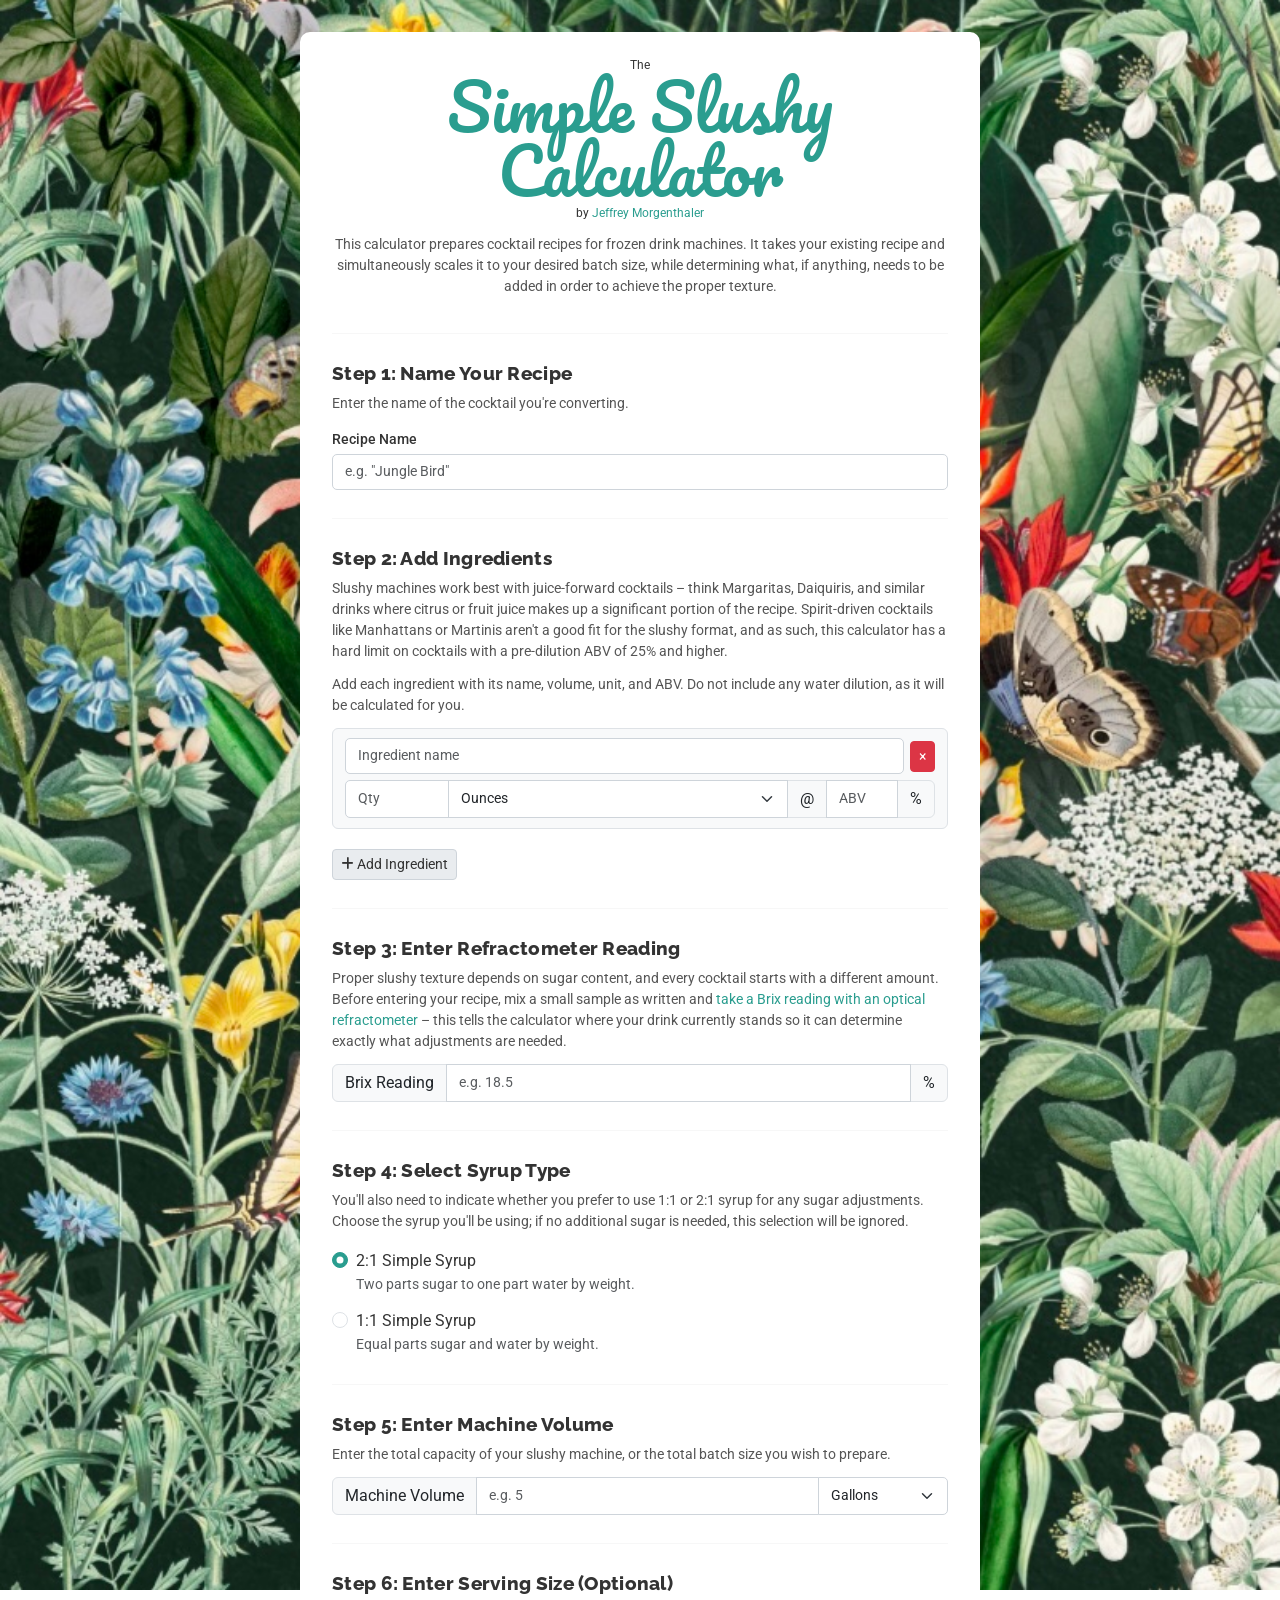
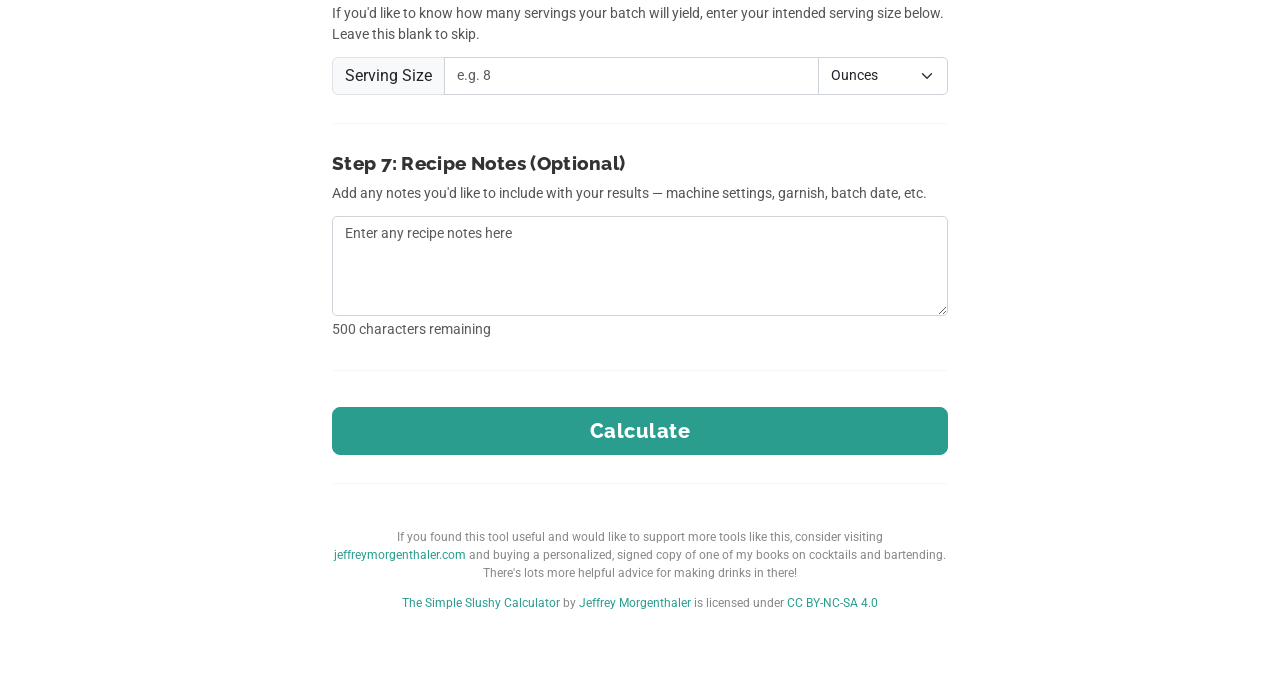
==== commit fdc6d7e1: "Update index.html" ====
--- a/hiddenurl/index.html
+++ b/hiddenurl/index.html
@@ -106,7 +106,7 @@
       <p>Enter the total capacity of your slushy machine, or the total batch size you wish to prepare.</p>
       <div class="input-group">
         <span class="input-group-text" id="machine-volume-label">Machine Volume</span>
-        <input type="number" id="machine-volume" class="form-control" placeholder="e.g. 64" min="0.1" step="0.1" aria-labelledby="machine-volume-label">
+        <input type="number" id="machine-volume" class="form-control" placeholder="e.g. 5" min="0.1" step="0.1" aria-labelledby="machine-volume-label">
         <select id="machine-unit" class="form-select" style="max-width: 130px;" aria-label="Volume unit">
           <option value="oz">Ounces</option>
           <option value="qt">Quarts</option>
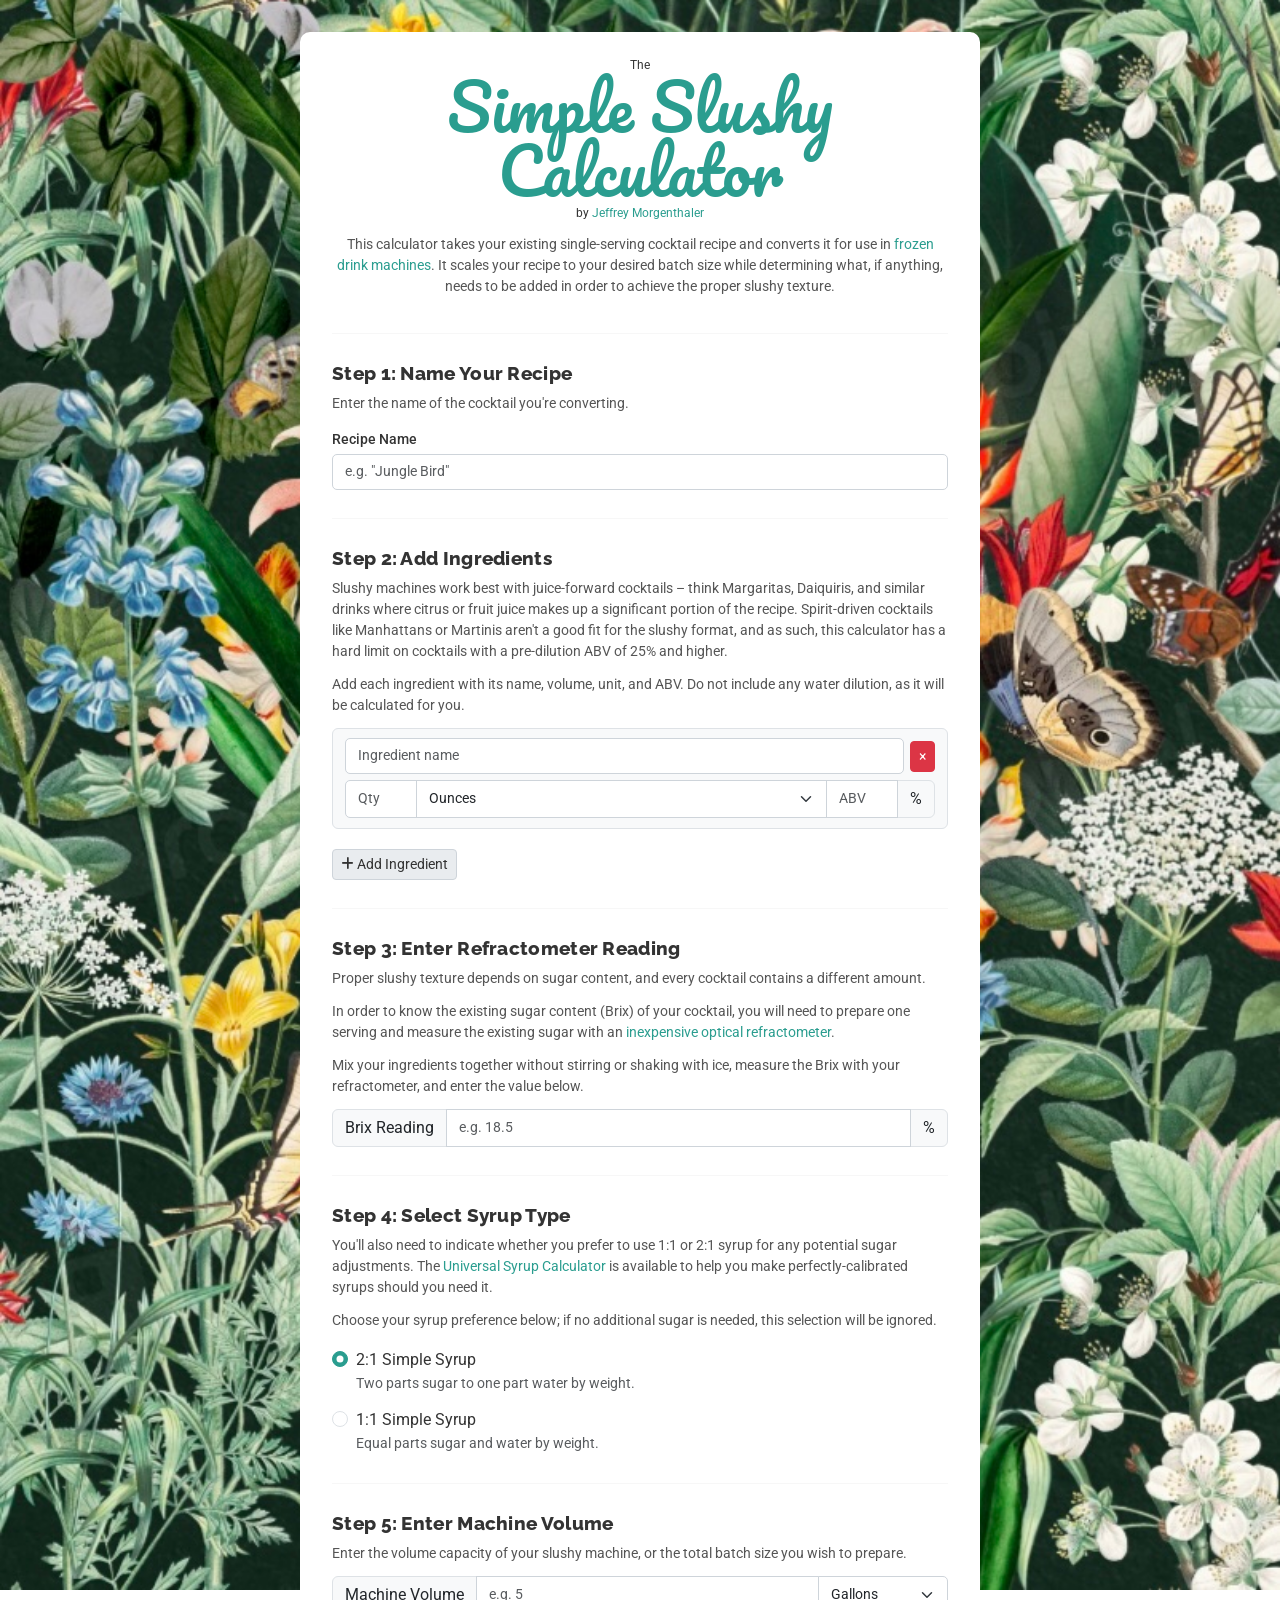
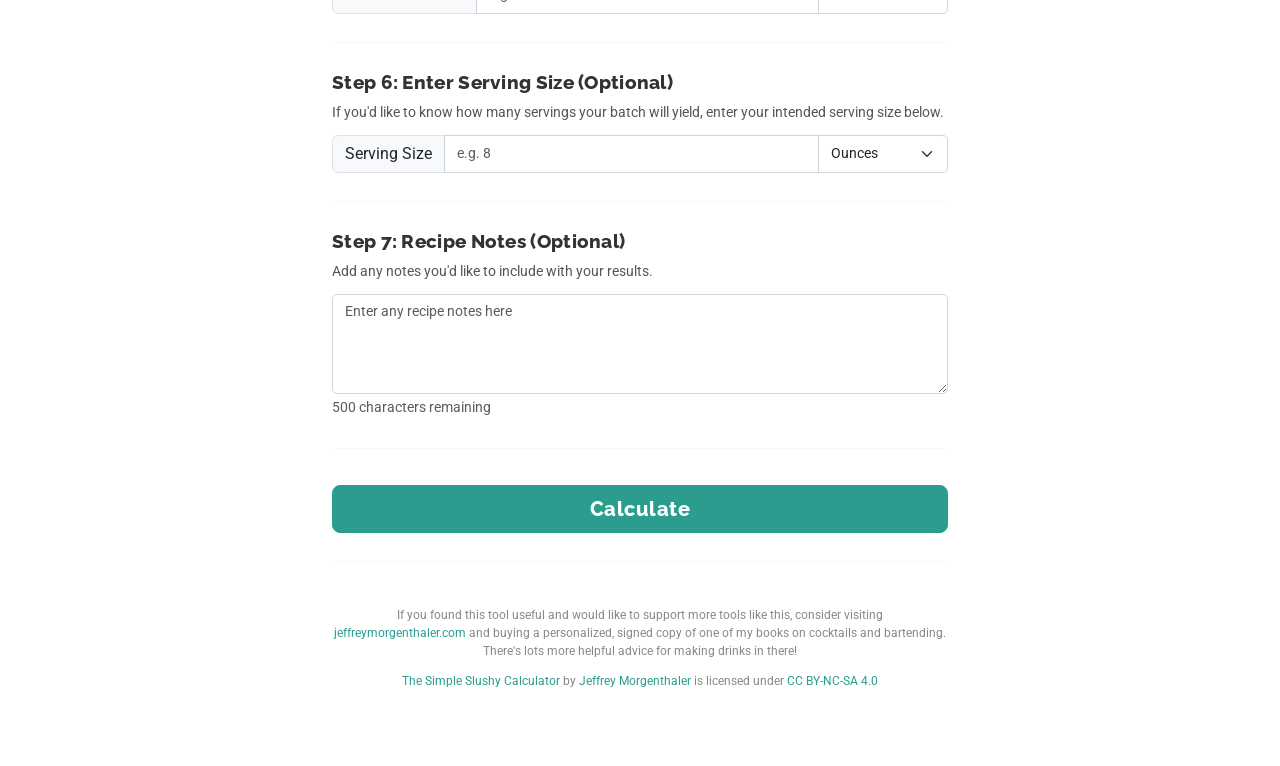
==== commit f1f70ff2: "Update index.html" ====
--- a/hiddenurl/index.html
+++ b/hiddenurl/index.html
@@ -36,7 +36,7 @@
       <p class="the">The</p>
       <h1>Simple Slushy Calculator</h1>
       <p class="byline">by <a href="https://jeffreymorgenthaler.com/" target="_blank" aria-label="Jeffrey Morgenthaler's website, opens in a new window">Jeffrey Morgenthaler</a></p>
-      <p class="description">This calculator prepares cocktail recipes for frozen drink machines. It takes your existing recipe and simultaneously scales it to your desired batch size, while determining what, if anything, needs to be added in order to achieve the proper texture.</p>
+      <p class="description">This calculator takes your existing single-serving cocktail recipe and converts it for use in <a href="https://amzn.to/4ui2Vpk" target="_blank" aria-label="Buy a frozen drink machine, opens in a new window">frozen drink machines</a>. It scales your recipe to your desired batch size while determining what, if anything, needs to be added in order to achieve the proper slushy texture.</p>
     </header>
 
     <hr>
@@ -71,7 +71,9 @@
     <!-- STEP 3: REFRACTOMETER READING -->
     <section id="section-brix" aria-labelledby="step3-heading">
       <h2 class="step-title" id="step3-heading">Step 3: Enter Refractometer Reading</h2>
-      <p>Proper slushy texture depends on sugar content, and every cocktail starts with a different amount. Before entering your recipe, mix a small sample as written and <a href="https://amzn.to/48ZJlG4" target="_blank" aria-label="Buy an optical refractometer, opens in a new window">take a Brix reading with an optical refractometer</a> – this tells the calculator where your drink currently stands so it can determine exactly what adjustments are needed.</p>
+      <p>Proper slushy texture depends on sugar content, and every cocktail contains a different amount.</p>
+      <p>In order to know the existing sugar content (Brix) of your cocktail, you will need to prepare one serving and measure the existing sugar with an <a href="https://amzn.to/48ZJlG4" target="_blank" aria-label="Buy an optical refractometer, opens in a new window">inexpensive optical refractometer</a>.</p>
+      <p>Mix your ingredients together without stirring or shaking with ice, measure the Brix with your refractometer, and enter the value below.</p>
       <div class="input-group">
         <span class="input-group-text" id="brix-label">Brix Reading</span>
         <input type="number" id="brix-input" class="form-control" placeholder="e.g. 18.5" min="0" max="100" step="0.1" aria-labelledby="brix-label" aria-describedby="brix-unit">
@@ -84,7 +86,8 @@
     <!-- STEP 4: SYRUP TYPE -->
     <section id="section-syrup" aria-labelledby="step4-heading">
       <h2 class="step-title" id="step4-heading">Step 4: Select Syrup Type</h2>
-      <p>You'll also need to indicate whether you prefer to use 1:1 or 2:1 syrup for any sugar adjustments. Choose the syrup you'll be using; if no additional sugar is needed, this selection will be ignored.</p>
+      <p>You'll also need to indicate whether you prefer to use 1:1 or 2:1 syrup for any potential sugar adjustments. The <a href="https://syrupcalc.com/" target="_blank" aria-label="Universal Syrup Calculator, opens in a new window">Universal Syrup Calculator</a> is available to help you make perfectly-calibrated syrups should you need it.</p>
+      <p>Choose your syrup preference below; if no additional sugar is needed, this selection will be ignored.</p>
 
       <div class="form-check">
         <input class="form-check-input" type="radio" name="syrup-type" id="syrup-2to1" value="67" checked>
@@ -103,7 +106,7 @@
     <!-- STEP 5: MACHINE VOLUME -->
     <section id="section-volume" aria-labelledby="step5-heading">
       <h2 class="step-title" id="step5-heading">Step 5: Enter Machine Volume</h2>
-      <p>Enter the total capacity of your slushy machine, or the total batch size you wish to prepare.</p>
+      <p>Enter the volume capacity of your slushy machine, or the total batch size you wish to prepare.</p>
       <div class="input-group">
         <span class="input-group-text" id="machine-volume-label">Machine Volume</span>
         <input type="number" id="machine-volume" class="form-control" placeholder="e.g. 5" min="0.1" step="0.1" aria-labelledby="machine-volume-label">
@@ -121,7 +124,7 @@
     <!-- STEP 6: SERVING SIZE (OPTIONAL) -->
     <section id="section-serving" aria-labelledby="step6-heading">
       <h2 class="step-title" id="step6-heading">Step 6: Enter Serving Size (Optional)</h2>
-      <p>If you'd like to know how many servings your batch will yield, enter your intended serving size below. Leave this blank to skip.</p>
+      <p>If you'd like to know how many servings your batch will yield, enter your intended serving size below.</p>
       <div class="input-group">
         <span class="input-group-text" id="serving-size-label">Serving Size</span>
         <input type="number" id="serving-size" class="form-control" placeholder="e.g. 8" min="0.1" step="0.5" aria-labelledby="serving-size-label">
@@ -137,7 +140,7 @@
     <!-- STEP 7: RECIPE NOTES (OPTIONAL) -->
     <section id="section-notes" aria-labelledby="step7-heading">
       <h2 class="step-title" id="step7-heading">Step 7: Recipe Notes (Optional)</h2>
-      <p>Add any notes you'd like to include with your results — machine settings, garnish, batch date, etc.</p>
+      <p>Add any notes you'd like to include with your results.</p>
       <textarea id="recipe-notes" class="form-control" rows="4" placeholder="Enter any recipe notes here" maxlength="500" aria-label="Recipe notes"></textarea>
       <small id="notes-char-count" class="form-text text-muted">500 characters remaining</small>
     </section>
--- a/hiddenurl/style.css
+++ b/hiddenurl/style.css
@@ -163,8 +163,8 @@
 }
 
 .ingredient-row-bottom .ingredient-quantity {
-  flex: 0 0 6.5rem;
-  max-width: 6.5rem;
+  flex: 0 0 4.5rem;
+  max-width: 4.5rem;
   background-color: #fff;
 }
 
@@ -514,8 +514,12 @@
   .results-title {
     font-family: 'Lora', serif;
     font-size: 2.25rem;
+    color: #000;
+    margin-bottom: 0.1rem;
+  }
+
+  header h1 {
     color: #2a9d8f;
-    margin-bottom: 0.1rem;
   }
 
   .results-subtitle {
